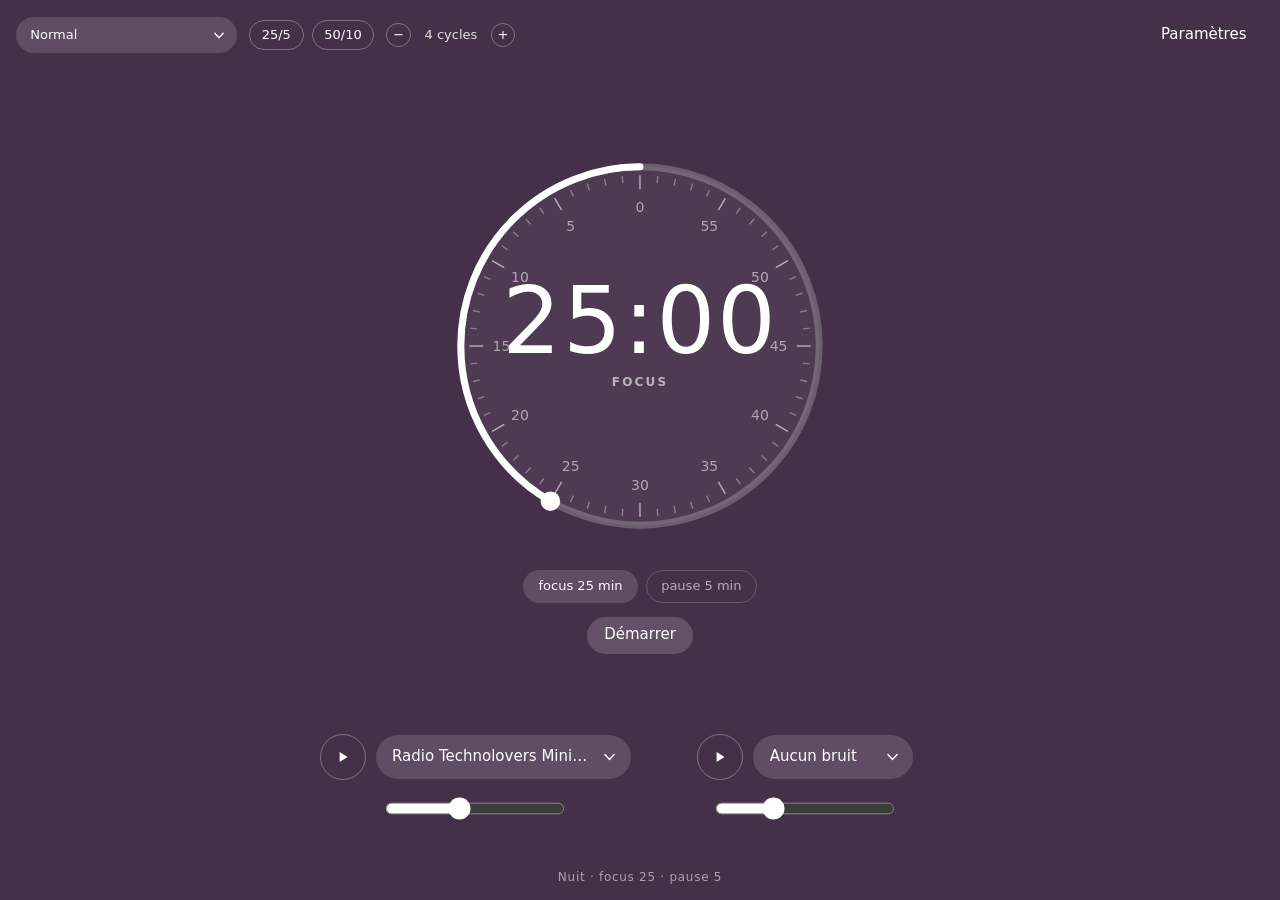
==== index.html @ a290e1c5 "Paysage : horloge collée à gauche, le bas ne déborde plus ; vue « Rythme · Onde horizontale » qui me" ====
<!doctype html>
<html lang="fr">
<head>
  <meta charset="utf-8">
  <meta name="viewport" content="width=device-width, initial-scale=1, viewport-fit=cover">
  <title>projetfocus</title>
  <meta name="description" content="Minuteur de focus et de pause, avec musique et coach, qui suit l'heure de la journée.">
  <meta name="theme-color" content="#1c1a4d">
  <link rel="manifest" href="manifest.webmanifest">
  <link rel="icon" href="icons/icon.svg" type="image/svg+xml">
  <link rel="apple-touch-icon" href="icons/apple-touch-icon.png">
  <meta name="mobile-web-app-capable" content="yes">
  <meta name="apple-mobile-web-app-capable" content="yes">
  <meta name="apple-mobile-web-app-title" content="projetfocus">
  <meta name="apple-mobile-web-app-status-bar-style" content="black-translucent">
  <link rel="stylesheet" href="css/style.css">
</head>
<body class="ui phase-idle">
  <div id="pulse" aria-hidden="true"></div>
  <canvas id="crack-fx" aria-hidden="true"></canvas>

  <header id="topbar">
    <div id="top-left">
    <!-- Affichage du cadran (style et forme du mode Rythme), à portée de main ; les mêmes
         réglages restent dans Paramètres → Apparence. -->
    <select id="sel-look" class="ctl" aria-label="Affichage du cadran" title="Affichage du cadran"></select>
    <div id="quick" class="ctl">
      <button type="button" data-preset="25/5">25/5</button>
      <button type="button" data-preset="50/10">50/10</button>
      <span class="cycles">
        <button type="button" id="cyc-minus" class="round" aria-label="Un cycle de moins">−</button>
        <span id="cyc-val">4 cycles</span>
        <button type="button" id="cyc-plus" class="round" aria-label="Un cycle de plus">+</button>
      </span>
    </div>
    </div>
    <button type="button" id="btn-settings" class="ctl link">Paramètres</button>
  </header>

  <main id="stage">
    <div id="dial-wrap">
      <svg id="dial" viewBox="0 0 300 300" role="slider" tabindex="0" aria-label="Durée en minutes"
           aria-valuemin="1" aria-valuemax="60" aria-valuenow="25">
        <defs>
          <clipPath id="dial-clip"><circle cx="150" cy="150" r="125.5"/></clipPath>
          <!-- Mode rêveur : voile sombre transparent, le centre garde la couleur du fond -->
          <radialGradient id="orb-veil">
            <stop offset="0" stop-color="#000" stop-opacity="0.12"/>
            <stop offset="0.9" stop-color="#000" stop-opacity="0.38"/>
            <stop offset="1" stop-color="#000" stop-opacity="0.45"/>
          </radialGradient>
        </defs>
        <circle class="track" cx="150" cy="150" r="128"/>
        <!-- Mode rêveur, pause : le cadran se vide comme un verre -->
        <g id="liquid" clip-path="url(#dial-clip)">
          <g id="liquid-level">
            <g class="wave">
              <path class="w1" d="M-140 0 q35 -9 70 0 t70 0 t70 0 t70 0 t70 0 t70 0 t70 0 t70 0 t70 0 V 330 H -140 Z"/>
              <path class="w2" d="M-140 5 q35 9 70 0 t70 0 t70 0 t70 0 t70 0 t70 0 t70 0 t70 0 t70 0 V 330 H -140 Z"/>
            </g>
          </g>
        </g>
        <!-- Mode rêveur, focus : un petit système solaire ; la comète atteint le soleil à la fin -->
        <g id="solar" clip-path="url(#dial-clip)">
          <defs>
            <radialGradient id="sun-glow">
              <stop offset="0" stop-color="#fff3c4"/>
              <stop offset="0.3" stop-color="#ffd27a" stop-opacity="0.9"/>
              <stop offset="1" stop-color="#ffb347" stop-opacity="0"/>
            </radialGradient>
          </defs>
          <g id="solar-orbits"></g>
          <g id="solar-back"></g>
          <circle cx="150" cy="150" r="30" fill="url(#sun-glow)"/>
          <circle cx="150" cy="150" r="9" fill="#ffe7a3"/>
          <g id="solar-front"></g>
          <g id="comet"><path id="comet-tail" fill="rgba(255,255,255,0.45)"/><circle id="comet-head" r="2.6"/></g>
        </g>
        <g id="ticks"></g>
        <circle id="arc" cx="150" cy="150" r="128" transform="rotate(-90 150 150)"/>
        <circle id="knob" cx="150" cy="22" r="7"/>
      </svg>
      <!-- Mode rêveur : cadre en engrenages autour du cadran (image générée, sans personnage) -->
      <img id="dial-frame" src="img/cadre-reveur.webp" alt="" aria-hidden="true">
      <!-- Mode rythme : effets dessinés autour du cercle, au rythme de la musique -->
      <canvas id="rhythm-fx" aria-hidden="true"></canvas>
      <div id="center">
        <div id="time">25:00</div>
        <div id="sub">focus</div>
        <div id="breath" aria-live="off"></div>
      </div>
    </div>

    <!-- Paysage sur téléphone : ce bloc passe à droite du cadran (ailleurs, il ne change rien). -->
    <div id="side">
    <!-- Paysage : la barre du temps, qui avance vers la droite -->
    <canvas id="wave-fx" aria-hidden="true"></canvas>
    <div id="timebar" aria-hidden="true"><div class="track"><div class="fill"></div><div class="head"></div></div><span class="left"></span></div>

    <div id="setup" class="ctl">
      <button type="button" id="edit-focus" class="seg on">focus <b id="v-focus">25</b> min</button>
      <button type="button" id="edit-break" class="seg">pause <b id="v-break">5</b> min</button>
    </div>

    <p id="mini-time" aria-hidden="true"></p>
    <p id="message" aria-live="polite"></p>

    <div id="break-actions" class="ctl">
      <button type="button" id="btn-hold"><span class="fill"></span><span class="lbl">maintenir pour reprendre</span></button>
      <button type="button" id="btn-done" class="primary">Fait, je reprends</button>
      <button type="button" id="btn-stop-break">Arrêter</button>
    </div>

    <div id="actions" class="ctl">
      <button type="button" id="btn-start" class="primary">Démarrer</button>
      <button type="button" id="btn-skip">Passer à la pause</button>
      <button type="button" id="btn-stop">Arrêter</button>
    </div>

    <ul id="coach-list" class="ctl" aria-label="Autres idées pour la pause"></ul>
    </div>
  </main>

  <footer>
    <div id="player" class="ctl">
      <div class="group">
        <button type="button" id="btn-music" class="round play" aria-label="Lancer la radio">
          <svg viewBox="0 0 16 16" aria-hidden="true"><path class="i-play" d="M5 3.5v9l7-4.5z"/><path class="i-pause" d="M4.5 3.5h2.5v9H4.5zM9 3.5h2.5v9H9z"/></svg>
        </button>
        <select id="sel-station" aria-label="Musique du focus"></select>
        <select id="sel-pause" aria-label="Musique de la pause"></select>
        <input type="range" id="vol-music" min="0" max="100" aria-label="Volume de la musique">
      </div>
      <div class="group">
        <button type="button" id="btn-noise" class="round play" aria-label="Lancer le bruit de fond">
          <svg viewBox="0 0 16 16" aria-hidden="true"><path class="i-play" d="M5 3.5v9l7-4.5z"/><path class="i-pause" d="M4.5 3.5h2.5v9H4.5zM9 3.5h2.5v9H9z"/></svg>
        </button>
        <select id="sel-noise" aria-label="Bruit de fond"></select>
        <input type="range" id="vol-noise" min="0" max="100" aria-label="Volume du bruit de fond">
      </div>
      <div id="now-playing" aria-live="polite"></div>
    </div>
    <div id="info"></div>
  </footer>

  <aside id="settings" aria-label="Paramètres" inert>
    <div class="sheet-head">
      <h1>Paramètres</h1>
      <button type="button" id="btn-close" class="link">Fermer</button>
    </div>

    <details class="sec">
      <summary>Temps <small>focus, pause, cycles, reprise</small></summary>
      <label>Focus (minutes)<input type="number" min="1" max="60" data-k="focusMin"></label>
      <label>Pause (minutes)<input type="number" min="1" max="60" data-k="breakMin"></label>
      <label>Nombre de cycles <small>0 = sans fin</small><input type="number" min="0" max="20" data-k="cycles"></label>
      <label>Pause longue<input type="checkbox" data-k="longBreakOn"></label>
      <label data-if="longBreakOn">… après combien de cycles<input type="number" min="1" max="12" data-k="longBreakEvery"></label>
      <label data-if="longBreakOn">… durée (minutes)<input type="number" min="1" max="60" data-k="longBreakMin"></label>
      <label>Reprendre le focus tout seul à la fin de la pause<input type="checkbox" data-k="autoChain"></label>
      <label data-if="autoChain">… après (secondes)<input type="number" min="0" max="60" data-k="autoChainDelay"></label>
      <details class="more">
        <summary>Réglages avancés <small>dings, compte à rebours</small></summary>
        <label>« Ding » à la fin de la pause<input type="number" min="1" max="5" data-k="endDings"></label>
        <label>Compte à rebours sonore, 10 dernières secondes de la pause<input type="checkbox" data-k="countdownBreak"></label>
        <label>… et du focus<input type="checkbox" data-k="countdownFocus"></label>
        <label data-if="countdownBreak|countdownFocus">Son du compte à rebours<select data-k="countdownSound"><option value="tictac">Tic-tac</option><option value="ding">Ding</option></select></label>
      </details>
    </details>

    <details class="sec">
      <summary>Pause <small>respiration, coach</small></summary>
      <label>Respiration guidée (l'écran respire)<input type="checkbox" data-k="pulseOn"></label>
      <label data-if="pulseOn">Rythme<select data-k="breathPattern" id="sel-breath"></select></label>
      <label data-if="pulseOn breathPattern=simple">Une respiration toutes les (s)<span class="rng"><input type="range" min="1" max="12" step="0.5" data-k="pulseSeconds"><output></output></span></label>
      <label data-if="pulseOn breathPattern!=simple">La respiration se voit par<select data-k="breathShow"><option value="word">le mot (il grandit, l'écran ne bouge pas)</option><option value="colors">les couleurs (le mot garde sa taille)</option><option value="both">le mot et les couleurs</option><option value="veil">un voile sombre (sans couleurs)</option></select></label>
      <label data-if="pulseOn breathPattern!=simple breathShow=colors|breathShow=both">… couleur de l'inspiration<input type="color" data-k="breathInspireColor"></label>
      <label data-if="pulseOn breathPattern!=simple breathShow=colors|breathShow=both">… couleur de la retenue<input type="color" data-k="breathHoldColor"></label>
      <label data-if="pulseOn breathPattern!=simple breathShow=colors|breathShow=both">… couleur de l'expiration<input type="color" data-k="breathExpireColor"></label>
      <label>Coach<select data-k="coachMode"><option value="one">Une action à la fois</option><option value="none">Aucune action</option></select></label>
      <details class="more">
        <summary>Réglages avancés <small>consignes, plein écran, notification, coach</small></summary>
        <label data-if="pulseOn breathPattern!=simple breathShow!=word">Afficher « inspire / expire »<input type="checkbox" data-k="breathLabels"></label>
        <label data-if="pulseOn breathShow=veil|breathPattern=simple">Assombrissement sans couleurs (%)<span class="rng"><input type="range" min="5" max="70" step="5" data-k="pulseIntensity"><output></output></span></label>
        <label>Plein écran au début de la pause<input type="checkbox" data-k="fullscreenOnBreak"></label>
        <label>Maintenir pour reprendre (secondes)<input type="number" min="1" max="10" data-k="holdSeconds"></label>
        <label>Notification si la fenêtre est cachée<input type="checkbox" data-k="notifyOn"></label>
        <label class="block" data-if="coachMode=one">Actions du coach <small>une par ligne : ajoute, modifie ou supprime</small><textarea data-k="coachActions" data-list rows="8"></textarea></label>
      </details>
    </details>

    <details class="sec">
      <summary>Musiques et sons <small>volumes, pause, menu, hors ligne</small></summary>
      <label>Musique par défaut<select data-k="defaultRadio" id="sel-default-radio"></select></label>
      <label>Musique pendant le travail (%)<span class="rng"><input type="range" min="0" max="100" step="5" data-k="musicVolWork"><output></output></span></label>
      <label>Musique de la pause<select data-k="breakMusic" id="sel-pause-default"></select></label>
      <label data-if="breakMusic!=silence">Musique pendant la pause (%)<span class="rng"><input type="range" min="0" max="100" step="5" data-k="musicVolBreak"><output></output></span></label>
      <label>Bruit de fond par défaut<select data-k="defaultNoise" id="sel-default-noise"></select></label>
      <label>Volume du bruit de fond (%)<span class="rng"><input type="range" min="0" max="100" step="5" data-k="noiseVol"><output></output></span></label>
      <details class="more">
        <summary>Musiques du menu <small>décoche ce qui ne te plaît pas</small></summary>
        <div id="station-picks"></div>
      </details>
      <details class="more">
        <summary>Réglages avancés <small>démarrage, reprise, signal, hors ligne, mes liens</small></summary>
        <label>Lancer le son en démarrant le focus<input type="checkbox" data-k="autoStartAudio"></label>
        <label>Baisser aussi le bruit de fond en pause<input type="checkbox" data-k="duckNoise"></label>
        <label>Reprise d'une radio après une pause<select data-k="radioResume"><option value="direct">en direct</option><option value="continuer">là où elle s'était arrêtée</option></select></label>
        <label>Signal de changement de phase<span class="pair"><select data-k="chime" id="sel-chime"></select><button type="button" id="btn-test-chime" class="link">Écouter</button></span></label>
        <label data-if="chime!=none">Volume du signal (%)<span class="rng"><input type="range" min="0" max="100" step="5" data-k="chimeVol"><output></output></span></label>
        <p class="pick-group">Bibliothèque hors ligne</p>
        <p class="note">Les morceaux écoutés restent sur l'appareil. Télécharge une playlist entière pour l'avoir sans Internet, ou retire-la pour libérer de la place.</p>
        <div id="library"></div>
      </details>
    </details>

    <details class="sec">
      <summary>Messages <small>pendant le focus</small></summary>
      <label>Afficher un message<input type="checkbox" data-k="messagesOn"></label>
      <div data-if="messagesOn">
        <label>Changer de message toutes les (minutes)<input type="number" min="1" max="60" data-k="messageEveryMin"></label>
        <details class="more">
          <summary>Réglages avancés <small>catégories, « tard », textes</small></summary>
          <label>« Tard » à partir de (heure)<input type="number" min="0" max="23" data-k="lateHour"></label>
          <div id="msg-cats"></div>
          <div id="msg-pools"></div>
        </details>
      </div>
    </details>

    <details class="sec">
      <summary>Apparence <small>cadran, couleurs, écran</small></summary>
      <label>Style du cadran<select data-k="dialStyle"><option value="standard">Normal</option><option value="reveur">Rêveur (système solaire en focus, vague en pause)</option><option value="rythme">Rythme (le cercle réagit à la musique)</option><!-- Brisure : mis de côté le 31/10 (décision de l'utilisateur), code gardé dans js/app.js --></select></label>
      <label data-if="dialStyle=rythme">Forme du mode Rythme<select data-k="rhythmForm"><option value="barres">Barres</option><option value="onde">Onde</option><option value="goutte">Goutte</option><option value="sonar">Sonar</option><option value="etincelles">Étincelles</option><option value="anneaux">Anneaux (arc-en-ciel de puissance)</option><option value="jauge">Jauge arc-en-ciel (monte du bas selon la puissance)</option><option value="horizon">Onde horizontale (part de l'horloge, en paysage)</option></select></label>
      <details class="more">
        <summary>Affichages du menu <small>en haut à gauche ; décoche ceux que tu n'utilises pas</small></summary>
        <div id="look-picks"></div>
      </details>
      <label data-if="dialStyle=brisure">Aspect<select data-k="crackLook"><option value="eclair">Éclair</option><option value="fissure">Fissure</option></select></label>
      <label data-if="dialStyle=brisure">Teinte du tracé<select data-k="crackShade"><option value="sombre">Noire</option><option value="clair">Claire (néon blanc)</option><option value="faille">Faille (elle s'ouvre sur un ciel étoilé)</option></select></label>
      <label data-if="dialStyle=brisure">Épaisseur des traits<select data-k="crackWidth"><option value="0.6">Fine</option><option value="1">Normale</option><option value="1.8">Épaisse</option><option value="3">Très épaisse</option></select></label>
      <label data-if="dialStyle=brisure">Vitesse<select data-k="crackSpeed"><option value="1">Normale (au bout à la fin du focus)</option><option value="0.5">Lente</option><option value="0.3">Très lente</option></select></label>
      <label data-if="dialStyle=standard">Fondu lent du cadran pendant le focus<input type="checkbox" data-k="slowGlow"></label>
      <label>Couleur qui suit l'heure (24 h)<input type="checkbox" data-k="dayGradient"></label>
      <div class="buttons" data-if="dayGradient"><button type="button" id="btn-day-demo">Voir la journée en accéléré (30 s)</button></div>
      <label data-if="!dayGradient">Couleur fixe<input type="color" data-k="fixedColor"></label>
      <label>Couleur de la pause au hasard<input type="checkbox" data-k="breakColorRandom"></label>
      <label data-if="!breakColorRandom">Couleur de la pause<input type="color" data-k="breakColor"></label>
      <details class="more">
        <summary>Réglages avancés <small>couleurs, format, contrôles, écran</small></summary>
        <label>Couleur du cadran<input type="color" data-k="dialColor"></label>
        <label>Couleur du texte<input type="color" data-k="textColor"></label>
        <label>Format du temps<select data-k="timeFormat"><option value="mmss">mm:ss</option><option value="min">minutes seules</option></select></label>
        <label>Info discrète en bas (moment, phase, cycle)<input type="checkbox" data-k="showInfo"></label>
        <label>Les contrôles s'effacent après (secondes)<input type="number" min="2" max="60" data-k="controlsDelay"></label>
        <label>Garder l'écran allumé pendant une série<input type="checkbox" data-k="keepAwake"></label>
        <div data-if="dayGradient">
          <p class="pick-group">Couleurs et heures de la journée</p>
          <div id="day-colors"></div>
        </div>
      </details>
    </details>

    <details class="sec">
      <summary>Sauvegarde <small>Google Drive, exporter, importer</small></summary>
      <p class="note">« Sauvegarder » envoie les réglages de cet appareil dans ton Google Drive (fichier « projetfocus-parametres.json ») ; « Reprendre » les ramène sur un autre appareil.</p>
      <div class="buttons">
        <button type="button" id="btn-sync-save">Sauvegarder mes paramètres</button>
        <button type="button" id="btn-sync-load">Reprendre mes paramètres</button>
        <button type="button" id="btn-undo-sync" class="link" hidden>Remettre mes réglages d’avant</button>
        <button type="button" id="btn-sync-out" class="link" hidden>Se déconnecter de Google</button>
      </div>
      <p id="sync-status" class="note" aria-live="polite"></p>
      <details class="more">
        <summary>Réglages avancés <small>fichier, valeurs par défaut, ID Google</small></summary>
        <div class="buttons">
          <button type="button" id="btn-export">Exporter (JSON)</button>
          <button type="button" id="btn-import">Importer</button>
          <input type="file" id="file-import" accept="application/json,.json" hidden>
          <button type="button" id="btn-reset">Revenir aux valeurs par défaut</button>
        </div>
        <label class="block">ID client Google <small>déjà réglé ; à changer seulement pour un autre projet Google (voir le README)</small><input type="text" data-k="syncClientId" placeholder="123456-abc.apps.googleusercontent.com" spellcheck="false" autocomplete="off"></label>
      </details>
      <p id="save-note" class="note" aria-live="polite">Tout est enregistré sur cet appareil.</p>
    </details>

    <div class="app-version">
      <span id="app-version" class="note"></span>
      <button type="button" id="btn-update" class="link">Mettre à jour l’appli</button>
    </div>

  </aside>

  <script type="module" src="js/app.js"></script>
</body>
</html>
---- css/style.css ----
:root {
  --bg: #1c1a4d;
  --fg: #ffffff;
  --dial: #ffffff;
  --pulse-dur: 1.5s;
  --pulse-max: 0.3;
  --line: rgba(255, 255, 255, 0.32);
  --soft: rgba(255, 255, 255, 0.1);
  --dial-size: min(78vw, 54vh, 420px);
  color-scheme: dark;
}

* { box-sizing: border-box; }

html, body { height: 100%; margin: 0; }

html { background: var(--bg); transition: background-color 2s ease; }

body {
  min-height: 100dvh;
  display: flex;
  flex-direction: column;
  background: var(--bg);
  color: var(--fg);
  font: 300 15px/1.45 system-ui, -apple-system, "Segoe UI", Roboto, "Helvetica Neue", sans-serif;
  overflow: hidden;
  user-select: none;
  -webkit-user-select: none;
  -webkit-tap-highlight-color: transparent;
  transition: background-color 2s ease, color 1.5s ease;
}

button, select, input, textarea { font: inherit; color: inherit; }

button {
  cursor: pointer;
  background: transparent;
  border: 1px solid var(--line);
  border-radius: 999px;
  padding: 0.45em 1.1em;
  transition: background-color 0.3s, border-color 0.3s, opacity 0.3s;
}
button:hover { border-color: rgba(255, 255, 255, 0.7); }
button:focus-visible, select:focus-visible, input:focus-visible, textarea:focus-visible, svg:focus-visible {
  outline: 1px solid rgba(255, 255, 255, 0.8);
  outline-offset: 3px;
}
button.primary { background: rgba(255, 255, 255, 0.16); border-color: transparent; }
button.primary:hover { background: rgba(255, 255, 255, 0.26); }
button.link { border-color: transparent; opacity: 0.8; }
button.link:hover { opacity: 1; border-color: transparent; text-decoration: underline; text-underline-offset: 4px; }
button.round { width: 2.2em; height: 2.2em; padding: 0; display: inline-grid; place-items: center; }

/* ---------- Contrôles qui apparaissent au toucher ---------- */
.ctl { opacity: 0; pointer-events: none; transition: opacity 0.6s ease; }
body.ui .ctl { opacity: 1; pointer-events: auto; }
/* Effacé, un contrôle le reste même si son propre style lui donne une opacité (« Paramètres »
   est un lien à 0.8, et 1 au survol, qui reste collé après un toucher sur Android). */
html body:not(.ui) .ctl { opacity: 0; }

/* ---------- Pulsation de la pause ---------- */
#pulse { position: fixed; inset: 0; background: #000; opacity: 0; pointer-events: none; }
/* La respiration est pilotée en JS : la durée de la transition = la durée de l'étape. */
#pulse { transition-property: opacity, background-color; transition-timing-function: ease-in-out; }
#breath {
  margin-top: 0.8em;
  font-weight: 600;
  min-height: 1.2em;
  font-size: 13px;
  letter-spacing: 0.3em;
  text-transform: uppercase;
  opacity: 0;
  /* La durée du grossissement (transform) est celle de l'étape, posée en JS. */
  transition: opacity 0.8s ease, transform 1s ease-in-out;
  transform-origin: 50% 0;
}
#breath.on { opacity: 0.75; }
/* Quand seul le mot montre la respiration, il est bien lisible. */
body.breath-word #breath.on { opacity: 1; }

/* ---------- Haut ---------- */
#topbar {
  position: relative;
  z-index: 2;
  display: flex;
  align-items: center;
  justify-content: space-between;
  gap: 12px;
  padding: max(14px, env(safe-area-inset-top)) max(16px, env(safe-area-inset-right)) 0 max(16px, env(safe-area-inset-left));
  min-height: 56px;
}
#top-left { display: flex; align-items: center; flex-wrap: wrap; gap: 8px 12px; min-width: 0; }
#quick { display: flex; align-items: center; flex-wrap: wrap; gap: 8px; }
#sel-look { font-size: 13px; min-height: 36px; max-width: 15em; }
/* Téléphone : menu « Affichage » et « Paramètres » sur la première ligne, préréglages et
   cycles sur la seconde. */
@media (max-width: 680px) {
  #topbar { flex-wrap: wrap; row-gap: 8px; }
  #top-left { display: contents; }
  #sel-look { order: 1; max-width: calc(100% - 7.5em); }
  #btn-settings { order: 2; }
  #quick { order: 3; flex-basis: 100%; }
}
#quick > button { font-size: 13px; padding: 0.35em 0.9em; }
.cycles { display: inline-flex; align-items: center; gap: 6px; font-size: 13px; margin-left: 4px; }
.cycles .round { width: 1.9em; height: 1.9em; }
#cyc-val { min-width: 5.2em; text-align: center; opacity: 0.85; }
body:not(.phase-idle) #quick { visibility: hidden; }

/* ---------- Centre ---------- */
#stage {
  position: relative;
  z-index: 1;
  flex: 1;
  display: flex;
  flex-direction: column;
  align-items: center;
  justify-content: center;
  gap: 14px;
  padding: 0 16px;
  min-height: 0;
}

#dial-wrap { position: relative; width: var(--dial-size); height: var(--dial-size); flex: none; }
#dial { width: 100%; height: 100%; display: block; touch-action: none; overflow: visible; }
#dial:focus { outline: none; }
#dial:focus-visible .track { stroke: rgba(255, 255, 255, 0.6); }
body.phase-idle #dial { cursor: grab; }
body.phase-idle.adjusting #dial { cursor: grabbing; }

#dial .track { fill: rgba(255, 255, 255, 0.05); stroke: rgba(255, 255, 255, 0.22); stroke-width: 5; }
#arc { fill: none; stroke: var(--dial); stroke-width: 5; stroke-linecap: round; transition: opacity 0.4s; }
#knob { fill: var(--dial); transition: opacity 0.4s; }
body.adjusting #arc, body.adjusting #knob { transition: none; }

/* Mode rêveur (Paramètres → Couleurs) : système solaire en focus, vague en pause,
   sans chiffres pendant que le temps passe (ils restent au repos, pour régler). */
#liquid, #solar { display: none; }
body.scene-liquid #liquid, body.scene-solar #solar { display: inline; }
body.scene-liquid #arc, body.scene-liquid #knob, body.scene-solar #arc, body.scene-solar #knob { display: none; }
body.dial-reveur.phase-focus #time, body.dial-reveur.phase-break #time,
body.dial-reveur.phase-focus #sub, body.dial-reveur.phase-break #sub { visibility: hidden; }
/* La vague prend la couleur inverse du fond (orangé → bleu clair, indigo → jaune pâle…). */
#liquid path { fill: var(--liquid, #fff); transition: fill 2s ease; }
#liquid .w1 { opacity: 0.85; }
#liquid .w2 { opacity: 0.55; }
#liquid-level { transition: transform 1.2s ease; }
body.adjusting #liquid-level { transition: none; }
#liquid .wave { animation: dial-wave 6s ease-in-out infinite alternate; }
@keyframes dial-wave { to { transform: translateX(-140px); } }
/* Une seule trajectoire tracée, qui change chaque minute (fondu). */
#solar-orbits path { fill: none; stroke: rgba(255, 231, 163, 0.55); stroke-width: 0.8; opacity: 0; transition: opacity 2.5s ease; }
#solar-orbits path.lit { opacity: 1; }
/* Cadre en engrenages : son trou central (ovale) est calé sur le cercle du cadran. */
#dial-frame {
  display: none;
  position: absolute;
  pointer-events: none;
  width: calc(var(--dial-size) * 1.0701);
  left: calc(50% - var(--dial-size) * 0.5359);
  top: calc(50% - var(--dial-size) * 0.506);
}
body.scene-solar #dial-frame, body.scene-liquid #dial-frame { display: block; }
/* Mode rythme : canevas plus grand que le cadran, pour que les effets débordent du cercle. */
#rhythm-fx { display: none; position: absolute; left: -20%; top: -20%; width: 140%; height: 140%; pointer-events: none; }
body.dial-rythme #rhythm-fx { display: block; }
/* Mode rythme : le temps en néon (cœur blanc, halo magenta → violet → cyan) ; l'intensité
   du halo (--neon, de 0 à 1) monte sur chaque temps fort de la musique. */
body.dial-rythme #time {
  --neon: 0.5;
  color: #fff;
  text-shadow:
    0 0 calc(2px + 3px * var(--neon)) rgba(255, 255, 255, 0.9),
    0 0 calc(6px + 8px * var(--neon)) hsl(300 100% 65% / calc(0.5 + 0.5 * var(--neon))),
    0 0 calc(14px + 14px * var(--neon)) hsl(260 100% 62% / calc(0.4 + 0.5 * var(--neon))),
    0 0 calc(26px + 24px * var(--neon)) hsl(195 100% 60% / calc(0.3 + 0.4 * var(--neon)));
}
body.dial-rythme #sub { text-shadow: 0 0 6px hsl(300 100% 65% / 0.7), 0 0 12px hsl(195 100% 60% / 0.5); }
#dial { transition: transform 0.08s ease-out; }
body.scene-solar #dial .track, body.scene-liquid #dial .track { fill: url(#orb-veil); stroke: none; }
#comet-head { fill: #fff; }
/* Mode brisure : la fissure sur tout l'écran, derrière le cadran ; pendant le focus, seuls le
   temps et la phase restent (détachés de la fissure par une ombre de la couleur du fond). */
#crack-fx { position: fixed; inset: 0; width: 100%; height: 100%; pointer-events: none; opacity: 0; transition: opacity 3s ease; }
body.scene-crack #crack-fx { opacity: 1; transition-duration: 0.3s; }
body.scene-crack #dial .track, body.scene-crack #arc, body.scene-crack #knob { visibility: hidden; }
body.scene-crack #time, body.scene-crack #sub { text-shadow: 0 0 10px var(--bg), 0 0 22px var(--bg), 0 0 36px var(--bg); }
/* Brisure : le grand temps laisse le centre à la fissure ; un petit temps discret au-dessus
   du message de soutien. Un toucher (contrôles affichés) ramène le grand temps. */
#center { transition: opacity 0.6s ease; }
body.scene-crack:not(.ui) #center { opacity: 0; }
#mini-time { display: none; margin: 0 0 -6px; font-size: 13px; font-weight: 500; letter-spacing: 0.08em; font-variant-numeric: tabular-nums; opacity: 0; transition: opacity 0.6s ease; text-shadow: 0 0 8px var(--bg), 0 0 16px var(--bg); }
body.scene-crack #mini-time { display: block; }
body.scene-crack:not(.ui) #mini-time { opacity: 0.6; }
body.scene-crack #message { text-shadow: 0 0 8px var(--bg), 0 0 16px var(--bg); }

/* Graduations : seulement pendant le réglage */
#ticks { opacity: 0; transition: opacity 0.5s ease; }
#ticks line { stroke: rgba(255, 255, 255, 0.35); stroke-width: 1; }
#ticks line.major { stroke: rgba(255, 255, 255, 0.6); }
#ticks text { fill: rgba(255, 255, 255, 0.55); font-size: 10px; text-anchor: middle; dominant-baseline: central; }
body.adjusting #ticks, body.phase-idle.ui #ticks { opacity: 1; }

#center {
  position: absolute;
  inset: 0;
  display: flex;
  flex-direction: column;
  align-items: center;
  justify-content: center;
  pointer-events: none;
}
#time {
  font-size: calc(var(--dial-size) * 0.22);
  font-weight: 400;
  letter-spacing: 0.02em;
  font-variant-numeric: tabular-nums;
  line-height: 1;
}
body.fmt-min #time::after { content: "min"; font-size: 0.25em; margin-left: 0.3em; opacity: 0.6; letter-spacing: 0.05em; }
body.phase-done #time { font-size: calc(var(--dial-size) * 0.11); }
body.phase-done #time::after { content: none; }
#sub {
  margin-top: 0.6em;
  font-weight: 600;
  font-size: 12px;
  letter-spacing: 0.18em;
  text-transform: uppercase;
  opacity: 0;
  transition: opacity 0.6s;
}
body.ui #sub, body.phase-idle #sub, body.paused #sub, body.break-ended #sub { opacity: 0.6; }

#setup { display: flex; gap: 8px; }
#setup .seg { font-size: 13px; opacity: 0.6; }
#setup .seg.on { opacity: 1; background: rgba(255, 255, 255, 0.14); border-color: transparent; }
#setup .seg b { font-weight: 500; }
body:not(.phase-idle) #setup { display: none; }

#message {
  margin: 0;
  max-width: 42ch;
  min-height: 2.9em;
  text-align: center;
  font-size: 15px;
  font-weight: 500;
  opacity: 0.82;
  transition: opacity 1.5s ease;
  text-wrap: balance;
}
#message.coach { font-size: 19px; opacity: 0.95; }
/* Mode Rythme : les anneaux débordent sous le cadran ; le message passe devant, sur une
   pastille de la couleur du fond, pour se détacher. */
body.dial-rythme #message:not(:empty) {
  position: relative;
  padding: 0.35em 0.9em;
  border-radius: 14px;
  background: color-mix(in srgb, var(--bg) 82%, transparent);
}

/* Respiration sur une teinte claire : texte sombre, plus opaque, cadran plus marqué
   (la graisse de la police reste la même partout). */
body.ink-dark #message { opacity: 1; }
body.ink-dark #breath.on { opacity: 0.9; }
body.ink-dark #coach-list button { opacity: 0.9; }
body.ink-dark button:not(#settings button) { border-color: rgba(0, 0, 0, 0.35); }
body.ink-dark #dial .track { fill: rgba(0, 0, 0, 0.04); stroke: rgba(0, 0, 0, 0.25); }
#message.fade { opacity: 0; }
body.phase-idle #message { display: none; }

#actions { display: flex; gap: 8px; flex-wrap: wrap; justify-content: center; }
#btn-skip, #btn-stop { display: none; }
body.phase-focus #btn-skip, body.phase-focus #btn-stop { display: inline-block; }
body.phase-break #actions { display: none; }

#break-actions { display: none; }
body.phase-break #break-actions { display: flex; gap: 8px; flex-wrap: wrap; justify-content: center; }
#btn-stop-break { font-size: 12px; padding: 0.5em 1.2em; }
/* Les boutons de la pause s'effacent avec les autres contrôles ; « maintenir » reste
   saisissable effacé : appuyer à sa place réaffiche les contrôles et lance le maintien. */
#btn-hold { pointer-events: auto; }
#btn-done { display: none; }
body.break-ended #btn-done { display: inline-block; }
body.break-ended #btn-hold { display: none; }

#btn-hold {
  position: relative;
  overflow: hidden;
  font-size: 12px;
  letter-spacing: 0.05em;
  padding: 0.5em 1.2em;
  border-color: rgba(255, 255, 255, 0.3);
  opacity: 0.75;
  touch-action: none;
  -webkit-touch-callout: none;
}
#btn-hold.holding { opacity: 1; }
#btn-hold .fill {
  position: absolute;
  inset: 0;
  background: rgba(255, 255, 255, 0.28);
  transform: scaleX(var(--p, 0));
  transform-origin: left;
}
#btn-hold .lbl { position: relative; }

#coach-list { list-style: none; margin: 0; padding: 0; display: none; flex-wrap: wrap; justify-content: center; gap: 6px; max-width: 640px; }
body.phase-break:not(.break-ended) #coach-list { display: flex; }
#coach-list button { font-size: 12px; font-weight: 500; opacity: 0.7; padding: 0.25em 0.9em; }
#coach-list button:hover { opacity: 1; }

/* ---------- Bas ---------- */
footer {
  position: relative;
  z-index: 2;
  display: flex;
  flex-direction: column;
  align-items: center;
  gap: 10px;
  padding: 0 max(16px, env(safe-area-inset-right)) max(14px, env(safe-area-inset-bottom)) max(16px, env(safe-area-inset-left));
}
#player {
  display: flex;
  flex-wrap: wrap;
  align-items: center;
  justify-content: center;
  gap: 8px 22px;
  font-size: 13px;
}
#player .group { display: flex; align-items: center; gap: 10px; }
/* Lecteur pensé pour le doigt et la souris : cibles d'au moins 44 px. */
#player { font-size: 15px; gap: 10px 30px; }
#player button.round { width: 46px; height: 46px; }
#player button.play svg { width: 18px; height: 18px; }
#player select { min-height: 44px; padding: 0.4em 0.3em; }
#player input[type="range"] { width: 100px; height: 30px; zoom: 1.45; }
/* Le curseur de volume passe sous son bouton et son menu (partout) ; sur un écran étroit
   (téléphone à la verticale), les deux blocs s'empilent. */
/* Grille : bouton + menu sur la première ligne, le curseur toujours seul sur la seconde
   (un retour à la ligne « flex » ne se faisait pas quand le menu était court). */
#player .group { display: grid; grid-template-columns: auto auto; justify-content: center; align-items: center; gap: 4px 10px; width: 300px; }
#player select { max-width: 14em; }
/* Menus du lecteur (et de l'affichage) en « dragée » pleine : capsule au fond translucide,
   flèche dessinée. */
#player select, #sel-look {
  -webkit-appearance: none;
  appearance: none;
  border: 0;
  border-radius: 999px;
  padding: 0.5em 2.4em 0.5em 1.1em;
  max-width: 17em;
  background: rgba(255, 255, 255, 0.14) url("data:image/svg+xml,%3Csvg xmlns='http://www.w3.org/2000/svg' viewBox='0 0 12 8'%3E%3Cpath d='M1 1.5l5 5 5-5' fill='none' stroke='%23fff' stroke-width='1.6' stroke-linecap='round' stroke-linejoin='round'/%3E%3C/svg%3E") no-repeat right 1em center / 0.75em;
  transition: background-color 0.3s;
  text-overflow: ellipsis;
}
#player select:hover, #sel-look:hover { background-color: rgba(255, 255, 255, 0.22); }
body.ink-dark #player select, body.ink-dark #sel-look {
  background-color: rgba(0, 0, 0, 0.12);
  background-image: url("data:image/svg+xml,%3Csvg xmlns='http://www.w3.org/2000/svg' viewBox='0 0 12 8'%3E%3Cpath d='M1 1.5l5 5 5-5' fill='none' stroke='%23000' stroke-width='1.6' stroke-linecap='round' stroke-linejoin='round'/%3E%3C/svg%3E");
}
#player input[type="range"] { grid-column: 1 / -1; justify-self: center; width: 124px; }
@media (max-width: 680px) {
  /* Le lecteur prend toute la largeur : menu étiré, curseur sur toute la ligne. */
  #player { flex-direction: column; gap: 8px; width: 100%; }
  #player .group { width: 100%; max-width: 460px; grid-template-columns: auto minmax(0, 1fr); }
  #player select { max-width: none; width: 100%; }
  #player input[type="range"] { height: 24px; width: 100%; }
}

/* Téléphone à la verticale : tout remonte sous la barre du haut, le cadran prend la hauteur
   qui reste (le lecteur en bas a besoin d'environ 230 px) ; sur un très petit écran, la page
   défile plutôt que de faire se chevaucher les éléments. */
@media (max-width: 680px) and (orientation: portrait) {
  :root { --dial-size: max(190px, min(78vw, calc(100dvh - 490px), 420px)); }
  body { overflow-y: auto; }
  #stage { flex: 1 0 auto; justify-content: flex-start; padding-top: 10px; gap: 10px; }
  #message { min-height: 0; }
}
/* Boutons lecture / pause (musique et bruit de fond) */
button.play svg { width: 14px; height: 14px; fill: currentColor; }
button.play .i-pause, button.play.playing .i-play { display: none; }
button.play.playing .i-pause { display: inline; }
#now-playing { width: 100%; font-weight: 500; text-align: center; font-size: 11px; opacity: 0.55; min-height: 1.4em; }
#now-playing button.link { font-size: inherit; padding: 0 0.3em; text-decoration: underline; text-underline-offset: 3px; }
.lib-row { display: flex; align-items: center; justify-content: space-between; gap: 12px; padding: 9px 0; border-bottom: 1px solid rgba(255, 255, 255, 0.07); }
.lib-row small { display: block; }
.lib-row button[hidden] { display: none; }

select {
  background: transparent;
  border: 0;
  border-bottom: 1px solid var(--line);
  padding: 0.25em 0.2em;
  max-width: 15em;
  cursor: pointer;
}
select option, select optgroup { background: #16162a; color: #fff; }
select optgroup { font-style: normal; font-weight: 600; color: rgba(255, 255, 255, 0.6); }
select optgroup option { font-weight: 400; color: #fff; }

input[type="range"] { width: 88px; accent-color: var(--fg); cursor: pointer; }

#info { font-size: 12px; font-weight: 500; letter-spacing: 0.06em; opacity: 0.55; min-height: 1.4em; }
body.no-info #info { visibility: hidden; }

/* ---------- Panneau Paramètres ---------- */
#settings {
  position: fixed;
  z-index: 10;
  top: 0;
  right: 0;
  bottom: 0;
  width: min(440px, 100vw);
  overflow-y: auto;
  overscroll-behavior: contain;
  background: rgba(14, 14, 26, 0.94);
  color: #fff; /* fond toujours sombre : ne suit pas la teinte de l'écran */
  --fg: #fff;
  -webkit-backdrop-filter: blur(14px);
  backdrop-filter: blur(14px);
  padding: 0 20px max(28px, env(safe-area-inset-bottom));
  /* Fermé, le panneau reste à sa place mais masqué (et non poussé hors de l'écran) : sur
     Android, un panneau posé à droite de l'écran élargissait la page et la décalait. */
  clip-path: inset(0 0 0 100%);
  visibility: hidden;
  transition: clip-path 0.35s ease, visibility 0s 0.35s;
  user-select: text;
  -webkit-user-select: text;
  font-size: 14px;
}
#settings.open { clip-path: inset(0); visibility: visible; transition: clip-path 0.35s ease; }
.sheet-head {
  position: sticky;
  top: 0;
  display: flex;
  align-items: center;
  justify-content: space-between;
  padding: max(16px, env(safe-area-inset-top)) 0 12px;
  background: rgba(14, 14, 26, 0.96);
}
.sheet-head h1 { margin: 0; font-size: 18px; font-weight: 400; }
#settings h2 { font-size: 11px; font-weight: 500; letter-spacing: 0.16em; text-transform: uppercase; opacity: 0.55; margin: 26px 0 6px; }
#settings label {
  display: flex;
  align-items: center;
  justify-content: space-between;
  gap: 14px;
  padding: 9px 0;
  border-bottom: 1px solid rgba(255, 255, 255, 0.07);
}
#settings label.block { flex-direction: column; align-items: stretch; gap: 6px; }
#settings small { display: block; opacity: 0.55; font-size: 12px; }
#settings label.block small { display: inline; margin-left: 4px; }
#settings input[type="number"], #settings input[type="text"], #settings input[type="time"], #settings textarea {
  background: var(--soft);
  border: 0;
  border-radius: 6px;
  padding: 0.35em 0.55em;
}
#settings input[type="number"] { width: 4.6em; text-align: right; }
#settings input[type="checkbox"] { width: 18px; height: 18px; accent-color: #fff; flex: none; }
#settings input[type="color"] { width: 42px; height: 28px; padding: 0; border: 0; background: none; flex: none; cursor: pointer; }
#settings textarea { width: 100%; resize: vertical; font-size: 13px; line-height: 1.5; }
#settings select { max-width: 13em; }
.rng, .pair { display: inline-flex; align-items: center; gap: 8px; flex: none; }
.rng output { min-width: 2.2em; text-align: right; font-variant-numeric: tabular-nums; opacity: 0.8; }
.day-row { display: grid; grid-template-columns: 1fr auto auto; gap: 10px; align-items: center; padding: 7px 0; border-bottom: 1px solid rgba(255, 255, 255, 0.07); }
.day-row input[type="text"] { min-width: 0; }
#settings [hidden] { display: none !important; } /* réglage sans objet (data-if), même s'il est en flex */
#settings .buttons { display: flex; flex-wrap: wrap; gap: 8px; margin-top: 8px; }
#settings .note { font-size: 12px; opacity: 0.6; }
#settings .app-version { display: flex; align-items: center; justify-content: space-between; gap: 10px; margin-top: 22px; }
#settings .app-version .link { font-size: 13px; }
#settings .app-version .link.primary { opacity: 1; background: rgba(143, 211, 255, 0.22); }
/* Nouvelle version en ligne : un point bleu sur « Paramètres ». */
#btn-settings.has-update::after { content: ""; display: inline-block; width: 7px; height: 7px; margin-left: 6px; border-radius: 50%; background: #8fd3ff; vertical-align: 2px; }

/* ---------- Paysage ---------- */
/* Classe « land » posée en JS : téléphone couché (plus large que haut, moins de 560 px de
   haut), ou vue « onde horizontale » sur un écran plus large que haut (PC compris).
   L'horloge à gauche ; à droite la barre du temps, le message et les boutons du moment ;
   le lecteur sur une seule ligne en bas. Ailleurs, le bloc de droite ne change rien. */
#side { display: contents; }
#timebar, #wave-fx { display: none; }
body.land #topbar { min-height: 0; padding-top: max(8px, env(safe-area-inset-top)); }
/* L'horloge prend la hauteur qui reste vraiment entre la barre du haut et le lecteur
   (mesurée par le navigateur : police, barres d'Android…), sans déborder en bas. */
body.land #stage {
  container-type: size;
  --dial-size: min(100cqh - 12px, 38cqw, 380px);
  --gap: clamp(16px, 3vw, 40px);
  flex-direction: row; justify-content: flex-start; gap: var(--gap);
  padding: 4px max(16px, env(safe-area-inset-right)) 4px max(10px, env(safe-area-inset-left));
}
body.land { overflow: hidden; }
body.land #side { display: flex; flex-direction: column; align-items: flex-start; gap: 12px; flex: 1 1 auto; min-width: 0; }
body.land #message { text-align: left; max-width: none; min-height: 0; }
body.land #actions, body.land #break-actions, body.land #coach-list { justify-content: flex-start; }
body.land #timebar { display: flex; align-items: center; gap: 14px; width: 100%; }
#timebar .track { position: relative; flex: 1; height: 3px; border-radius: 3px; background: rgba(255, 255, 255, 0.2); }
#timebar .fill { position: absolute; inset: 0 auto 0 0; width: calc(var(--tp, 0) * 100%); border-radius: 3px; background: var(--dial); }
#timebar .head {
  position: absolute; top: 50%; left: calc(var(--tp, 0) * 100%);
  width: 11px; height: 11px; margin: -5.5px 0 0 -5.5px; border-radius: 50%;
  background: var(--dial); box-shadow: 0 0 10px var(--dial);
}
#timebar .left { font-size: 13px; font-weight: 500; letter-spacing: 0.04em; font-variant-numeric: tabular-nums; opacity: 0.7; min-width: 4.2em; text-align: right; }
body.phase-idle #timebar .head { opacity: 0; }
body.land footer { gap: 2px; padding-bottom: max(8px, env(safe-area-inset-bottom)); }
body.land #player { flex-direction: row; flex-wrap: wrap; justify-content: center; width: auto; gap: 2px 28px; }
body.land #player .group { display: flex; width: auto; max-width: none; gap: 8px; }
body.land #player button.round { width: 42px; height: 42px; }
body.land #player select { min-height: 40px; width: auto; max-width: 13em; }
body.land #player input[type="range"] { width: 90px; height: 24px; zoom: 1.2; }
body.land #now-playing { flex-basis: 100%; min-height: 1.4em; }
body.land #sub { font-size: 11px; letter-spacing: 0.1em; text-align: center; max-width: 86%; }

/* Vue « onde horizontale » (mode Rythme) : l'onde part du bord de l'horloge vers la droite,
   au milieu du bloc de droite (message au-dessus, boutons dessous) ; elle montre aussi
   l'avancée du temps (partie jouée plus vive), à la place de la barre du temps. En portrait,
   elle passe sous l'horloge. */
body.horizon #wave-fx { display: block; width: min(92vw, 520px); height: 84px; }
body.land.horizon #side { justify-content: center; align-self: stretch; }
body.land.horizon #timebar { display: none; }
body.land.horizon #message { order: 1; }
body.land.horizon #wave-fx { order: 2; width: calc(100% + var(--gap)); margin-left: calc(-1 * var(--gap)); height: clamp(70px, 34cqh, 170px); }
body.land.horizon #setup, body.land.horizon #actions, body.land.horizon #break-actions, body.land.horizon #coach-list { order: 3; }

/* ---------- Petits écrans ---------- */
@media (max-height: 560px) {
  :root { --dial-size: min(60vw, 46vh, 420px); }
  #stage { gap: 8px; }
  #message { min-height: 0; }
}
@media (max-width: 420px) {
  #quick > button { padding: 0.3em 0.7em; }
  #player { gap: 8px 14px; }
  input[type="range"] { width: 72px; }
}

/* Mode normal : pendant le focus, le cadran (temps, arc, cercle) s'efface presque puis
   revient, lentement (16 s aller-retour). Dès que les contrôles sont affichés (toucher,
   souris), il redevient entièrement visible pour lire l'heure. */
#dial-wrap { transition: opacity 0.8s ease; }
body.slow-glow.phase-focus:not(.paused):not(.ui) #dial-wrap { animation: slow-fade 16s ease-in-out infinite; }
@keyframes slow-fade {
  0%, 100% { opacity: 1; }
  50% { opacity: 0.12; }
}

@media (prefers-reduced-motion: reduce) {
  html, body, .ctl, #message, #settings { transition-duration: 0.01s; }
}

/* ---------- Musiques du menu (Paramètres) ---------- */
#settings .pick-group { margin: 12px 0 0; font-size: 11px; letter-spacing: 0.08em; text-transform: uppercase; opacity: 0.5; }
#settings label.pick { justify-content: flex-start; }
#settings label.pick small { display: inline; margin-right: auto; }
#settings label.pick input { margin-left: auto; }


/* ---------- Paramètres repliables ---------- */
#settings details.sec { border-bottom: 1px solid rgba(255, 255, 255, 0.1); }
#settings details.sec > summary {
  display: flex;
  align-items: baseline;
  gap: 10px;
  padding: 14px 0;
  font-size: 15px;
  font-weight: 400;
  cursor: pointer;
  list-style: none;
}
#settings details > summary::-webkit-details-marker { display: none; }
#settings details.sec > summary small { display: inline; flex: 1; }
#settings details.sec > summary::after { content: "+"; opacity: 0.5; font-size: 18px; line-height: 1; }
#settings details.sec[open] > summary::after { content: "−"; }
#settings details.sec[open] { padding-bottom: 12px; box-shadow: inset 3px 0 0 rgba(143, 211, 255, 0.55); }
/* Section ouverte : sa ligne est surlignée et ses réglages décalés à droite. */
#settings details.sec[open] > summary {
  margin: 0 -20px;
  padding: 14px 20px 14px 36px; /* le titre ne touche pas le trait bleu */
  background: rgba(143, 211, 255, 0.16);
  font-weight: 600;
}
#settings details.sec[open] > :not(summary) { margin-left: 16px; }
#settings details.more { margin-top: 6px; }
#settings details.more > summary { padding: 9px 0; cursor: pointer; opacity: 0.8; font-size: 13px; list-style: none; }
#settings details.more > summary::before { content: "▸ "; opacity: 0.6; }
#settings details.more[open] > summary::before { content: "▾ "; }
#settings details.more > summary small { display: inline; margin-left: 6px; }

/* ---------- Lecteur pendant la pause : son propre menu ---------- */
body:not(.phase-break) #sel-pause { display: none; }
body.phase-break #sel-station, body.phase-break #btn-music { display: none; }

/* ---------- Synchronisation Google Drive ---------- */
#sync-status[data-kind="ok"] { opacity: 0.8; }
#sync-status[data-kind="warn"] { color: #ffd479; opacity: 0.95; }
#settings input[data-k="syncClientId"] { font-size: 12px; }

/* ---------- Démo de la journée en accéléré ---------- */
html.demo-on, body.demo { transition-duration: 0.2s; }
body.demo #info { opacity: 0.9; visibility: visible; }
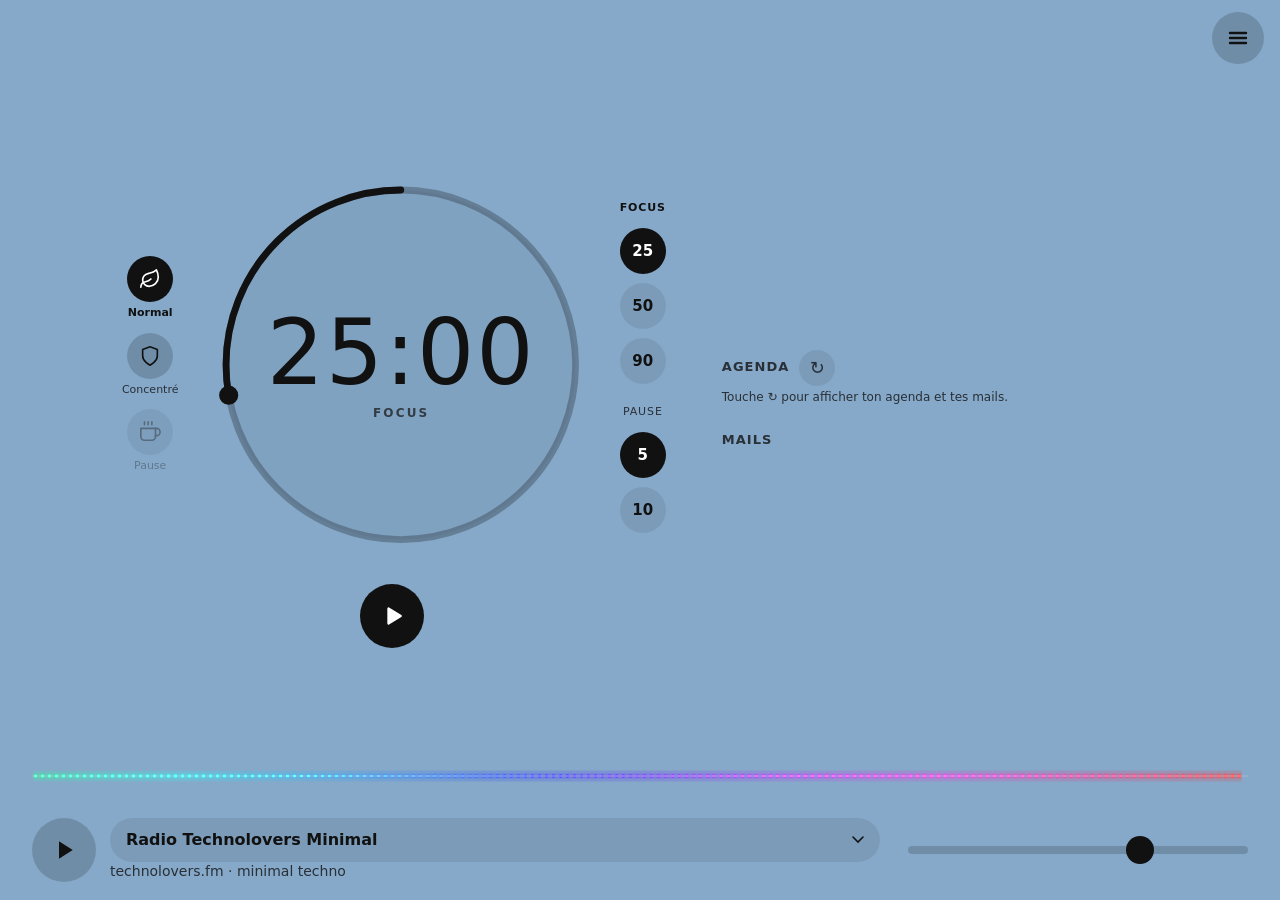
==== commit 90f13fcd: "La 2.0 devient la version ouverte par l'adresse habituelle : la 1.0 est archivée dans v1/, la racine" ====
--- a/index.html
+++ b/index.html
@@ -2,295 +2,21 @@
 <html lang="fr">
 <head>
   <meta charset="utf-8">
-  <meta name="viewport" content="width=device-width, initial-scale=1, viewport-fit=cover">
+  <meta name="viewport" content="width=device-width, initial-scale=1">
   <title>projetfocus</title>
-  <meta name="description" content="Minuteur de focus et de pause, avec musique et coach, qui suit l'heure de la journée.">
-  <meta name="theme-color" content="#1c1a4d">
+  <meta name="theme-color" content="#86a9c9">
   <link rel="manifest" href="manifest.webmanifest">
   <link rel="icon" href="icons/icon.svg" type="image/svg+xml">
-  <link rel="apple-touch-icon" href="icons/apple-touch-icon.png">
-  <meta name="mobile-web-app-capable" content="yes">
-  <meta name="apple-mobile-web-app-capable" content="yes">
-  <meta name="apple-mobile-web-app-title" content="projetfocus">
-  <meta name="apple-mobile-web-app-status-bar-style" content="black-translucent">
-  <link rel="stylesheet" href="css/style.css">
+  <!-- L'adresse racine ouvre la 2.0 (15/11/2026, demande de l'utilisateur) ; la 1.0 est archivée dans v1/. -->
+  <meta http-equiv="refresh" content="0; url=v2/">
+  <script>location.replace('v2/' + location.search + location.hash);</script>
+  <style>
+    html, body { height: 100%; margin: 0; }
+    body { background: #86a9c9; color: #111; font: 16px/1.4 system-ui, sans-serif; display: grid; place-items: center; text-align: center; }
+    a { color: #0b4f8a; }
+  </style>
 </head>
-<body class="ui phase-idle">
-  <div id="pulse" aria-hidden="true"></div>
-  <canvas id="crack-fx" aria-hidden="true"></canvas>
-
-  <header id="topbar">
-    <div id="top-left">
-    <!-- Affichage du cadran (style et forme du mode Rythme), à portée de main ; les mêmes
-         réglages restent dans Paramètres → Apparence. -->
-    <select id="sel-look" class="ctl" aria-label="Affichage du cadran" title="Affichage du cadran"></select>
-    <div id="quick" class="ctl">
-      <button type="button" data-preset="25/5">25/5</button>
-      <button type="button" data-preset="50/10">50/10</button>
-      <span class="cycles">
-        <button type="button" id="cyc-minus" class="round" aria-label="Un cycle de moins">−</button>
-        <span id="cyc-val">4 cycles</span>
-        <button type="button" id="cyc-plus" class="round" aria-label="Un cycle de plus">+</button>
-      </span>
-    </div>
-    </div>
-    <button type="button" id="btn-settings" class="ctl link">Paramètres</button>
-  </header>
-
-  <main id="stage">
-    <div id="dial-wrap">
-      <svg id="dial" viewBox="0 0 300 300" role="slider" tabindex="0" aria-label="Durée en minutes"
-           aria-valuemin="1" aria-valuemax="60" aria-valuenow="25">
-        <defs>
-          <clipPath id="dial-clip"><circle cx="150" cy="150" r="125.5"/></clipPath>
-          <!-- Mode rêveur : voile sombre transparent, le centre garde la couleur du fond -->
-          <radialGradient id="orb-veil">
-            <stop offset="0" stop-color="#000" stop-opacity="0.12"/>
-            <stop offset="0.9" stop-color="#000" stop-opacity="0.38"/>
-            <stop offset="1" stop-color="#000" stop-opacity="0.45"/>
-          </radialGradient>
-        </defs>
-        <circle class="track" cx="150" cy="150" r="128"/>
-        <!-- Mode rêveur, pause : le cadran se vide comme un verre -->
-        <g id="liquid" clip-path="url(#dial-clip)">
-          <g id="liquid-level">
-            <g class="wave">
-              <path class="w1" d="M-140 0 q35 -9 70 0 t70 0 t70 0 t70 0 t70 0 t70 0 t70 0 t70 0 t70 0 V 330 H -140 Z"/>
-              <path class="w2" d="M-140 5 q35 9 70 0 t70 0 t70 0 t70 0 t70 0 t70 0 t70 0 t70 0 t70 0 V 330 H -140 Z"/>
-            </g>
-          </g>
-        </g>
-        <!-- Mode rêveur, focus : un petit système solaire ; la comète atteint le soleil à la fin -->
-        <g id="solar" clip-path="url(#dial-clip)">
-          <defs>
-            <radialGradient id="sun-glow">
-              <stop offset="0" stop-color="#fff3c4"/>
-              <stop offset="0.3" stop-color="#ffd27a" stop-opacity="0.9"/>
-              <stop offset="1" stop-color="#ffb347" stop-opacity="0"/>
-            </radialGradient>
-          </defs>
-          <g id="solar-orbits"></g>
-          <g id="solar-back"></g>
-          <circle cx="150" cy="150" r="30" fill="url(#sun-glow)"/>
-          <circle cx="150" cy="150" r="9" fill="#ffe7a3"/>
-          <g id="solar-front"></g>
-          <g id="comet"><path id="comet-tail" fill="rgba(255,255,255,0.45)"/><circle id="comet-head" r="2.6"/></g>
-        </g>
-        <g id="ticks"></g>
-        <circle id="arc" cx="150" cy="150" r="128" transform="rotate(-90 150 150)"/>
-        <circle id="knob" cx="150" cy="22" r="7"/>
-      </svg>
-      <!-- Mode rêveur : cadre en engrenages autour du cadran (image générée, sans personnage) -->
-      <img id="dial-frame" src="img/cadre-reveur.webp" alt="" aria-hidden="true">
-      <!-- Mode rythme : effets dessinés autour du cercle, au rythme de la musique -->
-      <canvas id="rhythm-fx" aria-hidden="true"></canvas>
-      <div id="center">
-        <div id="time">25:00</div>
-        <div id="sub">focus</div>
-        <div id="breath" aria-live="off"></div>
-      </div>
-    </div>
-
-    <!-- Paysage sur téléphone : ce bloc passe à droite du cadran (ailleurs, il ne change rien). -->
-    <div id="side">
-    <!-- Paysage : la barre du temps, qui avance vers la droite -->
-    <canvas id="wave-fx" aria-hidden="true"></canvas>
-    <div id="timebar" aria-hidden="true"><div class="track"><div class="fill"></div><div class="head"></div></div><span class="left"></span></div>
-
-    <div id="setup" class="ctl">
-      <button type="button" id="edit-focus" class="seg on">focus <b id="v-focus">25</b> min</button>
-      <button type="button" id="edit-break" class="seg">pause <b id="v-break">5</b> min</button>
-    </div>
-
-    <p id="mini-time" aria-hidden="true"></p>
-    <p id="message" aria-live="polite"></p>
-
-    <div id="break-actions" class="ctl">
-      <button type="button" id="btn-hold"><span class="fill"></span><span class="lbl">maintenir pour reprendre</span></button>
-      <button type="button" id="btn-done" class="primary">Fait, je reprends</button>
-      <button type="button" id="btn-stop-break">Arrêter</button>
-    </div>
-
-    <div id="actions" class="ctl">
-      <button type="button" id="btn-start" class="primary">Démarrer</button>
-      <button type="button" id="btn-skip">Passer à la pause</button>
-      <button type="button" id="btn-stop">Arrêter</button>
-    </div>
-
-    <ul id="coach-list" class="ctl" aria-label="Autres idées pour la pause"></ul>
-    </div>
-  </main>
-
-  <footer>
-    <div id="player" class="ctl">
-      <div class="group">
-        <button type="button" id="btn-music" class="round play" aria-label="Lancer la radio">
-          <svg viewBox="0 0 16 16" aria-hidden="true"><path class="i-play" d="M5 3.5v9l7-4.5z"/><path class="i-pause" d="M4.5 3.5h2.5v9H4.5zM9 3.5h2.5v9H9z"/></svg>
-        </button>
-        <select id="sel-station" aria-label="Musique du focus"></select>
-        <select id="sel-pause" aria-label="Musique de la pause"></select>
-        <input type="range" id="vol-music" min="0" max="100" aria-label="Volume de la musique">
-      </div>
-      <div class="group">
-        <button type="button" id="btn-noise" class="round play" aria-label="Lancer le bruit de fond">
-          <svg viewBox="0 0 16 16" aria-hidden="true"><path class="i-play" d="M5 3.5v9l7-4.5z"/><path class="i-pause" d="M4.5 3.5h2.5v9H4.5zM9 3.5h2.5v9H9z"/></svg>
-        </button>
-        <select id="sel-noise" aria-label="Bruit de fond"></select>
-        <input type="range" id="vol-noise" min="0" max="100" aria-label="Volume du bruit de fond">
-      </div>
-      <div id="now-playing" aria-live="polite"></div>
-    </div>
-    <div id="info"></div>
-  </footer>
-
-  <aside id="settings" aria-label="Paramètres" inert>
-    <div class="sheet-head">
-      <h1>Paramètres</h1>
-      <button type="button" id="btn-close" class="link">Fermer</button>
-    </div>
-
-    <details class="sec">
-      <summary>Temps <small>focus, pause, cycles, reprise</small></summary>
-      <label>Focus (minutes)<input type="number" min="1" max="60" data-k="focusMin"></label>
-      <label>Pause (minutes)<input type="number" min="1" max="60" data-k="breakMin"></label>
-      <label>Nombre de cycles <small>0 = sans fin</small><input type="number" min="0" max="20" data-k="cycles"></label>
-      <label>Pause longue<input type="checkbox" data-k="longBreakOn"></label>
-      <label data-if="longBreakOn">… après combien de cycles<input type="number" min="1" max="12" data-k="longBreakEvery"></label>
-      <label data-if="longBreakOn">… durée (minutes)<input type="number" min="1" max="60" data-k="longBreakMin"></label>
-      <label>Reprendre le focus tout seul à la fin de la pause<input type="checkbox" data-k="autoChain"></label>
-      <label data-if="autoChain">… après (secondes)<input type="number" min="0" max="60" data-k="autoChainDelay"></label>
-      <details class="more">
-        <summary>Réglages avancés <small>dings, compte à rebours</small></summary>
-        <label>« Ding » à la fin de la pause<input type="number" min="1" max="5" data-k="endDings"></label>
-        <label>Compte à rebours sonore, 10 dernières secondes de la pause<input type="checkbox" data-k="countdownBreak"></label>
-        <label>… et du focus<input type="checkbox" data-k="countdownFocus"></label>
-        <label data-if="countdownBreak|countdownFocus">Son du compte à rebours<select data-k="countdownSound"><option value="tictac">Tic-tac</option><option value="ding">Ding</option></select></label>
-      </details>
-    </details>
-
-    <details class="sec">
-      <summary>Pause <small>respiration, coach</small></summary>
-      <label>Respiration guidée (l'écran respire)<input type="checkbox" data-k="pulseOn"></label>
-      <label data-if="pulseOn">Rythme<select data-k="breathPattern" id="sel-breath"></select></label>
-      <label data-if="pulseOn breathPattern=simple">Une respiration toutes les (s)<span class="rng"><input type="range" min="1" max="12" step="0.5" data-k="pulseSeconds"><output></output></span></label>
-      <label data-if="pulseOn breathPattern!=simple">La respiration se voit par<select data-k="breathShow"><option value="word">le mot (il grandit, l'écran ne bouge pas)</option><option value="colors">les couleurs (le mot garde sa taille)</option><option value="both">le mot et les couleurs</option><option value="veil">un voile sombre (sans couleurs)</option></select></label>
-      <label data-if="pulseOn breathPattern!=simple breathShow=colors|breathShow=both">… couleur de l'inspiration<input type="color" data-k="breathInspireColor"></label>
-      <label data-if="pulseOn breathPattern!=simple breathShow=colors|breathShow=both">… couleur de la retenue<input type="color" data-k="breathHoldColor"></label>
-      <label data-if="pulseOn breathPattern!=simple breathShow=colors|breathShow=both">… couleur de l'expiration<input type="color" data-k="breathExpireColor"></label>
-      <label>Coach<select data-k="coachMode"><option value="one">Une action à la fois</option><option value="none">Aucune action</option></select></label>
-      <details class="more">
-        <summary>Réglages avancés <small>consignes, plein écran, notification, coach</small></summary>
-        <label data-if="pulseOn breathPattern!=simple breathShow!=word">Afficher « inspire / expire »<input type="checkbox" data-k="breathLabels"></label>
-        <label data-if="pulseOn breathShow=veil|breathPattern=simple">Assombrissement sans couleurs (%)<span class="rng"><input type="range" min="5" max="70" step="5" data-k="pulseIntensity"><output></output></span></label>
-        <label>Plein écran au début de la pause<input type="checkbox" data-k="fullscreenOnBreak"></label>
-        <label>Maintenir pour reprendre (secondes)<input type="number" min="1" max="10" data-k="holdSeconds"></label>
-        <label>Notification si la fenêtre est cachée<input type="checkbox" data-k="notifyOn"></label>
-        <label class="block" data-if="coachMode=one">Actions du coach <small>une par ligne : ajoute, modifie ou supprime</small><textarea data-k="coachActions" data-list rows="8"></textarea></label>
-      </details>
-    </details>
-
-    <details class="sec">
-      <summary>Musiques et sons <small>volumes, pause, menu, hors ligne</small></summary>
-      <label>Musique par défaut<select data-k="defaultRadio" id="sel-default-radio"></select></label>
-      <label>Musique pendant le travail (%)<span class="rng"><input type="range" min="0" max="100" step="5" data-k="musicVolWork"><output></output></span></label>
-      <label>Musique de la pause<select data-k="breakMusic" id="sel-pause-default"></select></label>
-      <label data-if="breakMusic!=silence">Musique pendant la pause (%)<span class="rng"><input type="range" min="0" max="100" step="5" data-k="musicVolBreak"><output></output></span></label>
-      <label>Bruit de fond par défaut<select data-k="defaultNoise" id="sel-default-noise"></select></label>
-      <label>Volume du bruit de fond (%)<span class="rng"><input type="range" min="0" max="100" step="5" data-k="noiseVol"><output></output></span></label>
-      <details class="more">
-        <summary>Musiques du menu <small>décoche ce qui ne te plaît pas</small></summary>
-        <div id="station-picks"></div>
-      </details>
-      <details class="more">
-        <summary>Réglages avancés <small>démarrage, reprise, signal, hors ligne, mes liens</small></summary>
-        <label>Lancer le son en démarrant le focus<input type="checkbox" data-k="autoStartAudio"></label>
-        <label>Baisser aussi le bruit de fond en pause<input type="checkbox" data-k="duckNoise"></label>
-        <label>Reprise d'une radio après une pause<select data-k="radioResume"><option value="direct">en direct</option><option value="continuer">là où elle s'était arrêtée</option></select></label>
-        <label>Signal de changement de phase<span class="pair"><select data-k="chime" id="sel-chime"></select><button type="button" id="btn-test-chime" class="link">Écouter</button></span></label>
-        <label data-if="chime!=none">Volume du signal (%)<span class="rng"><input type="range" min="0" max="100" step="5" data-k="chimeVol"><output></output></span></label>
-        <p class="pick-group">Bibliothèque hors ligne</p>
-        <p class="note">Les morceaux écoutés restent sur l'appareil. Télécharge une playlist entière pour l'avoir sans Internet, ou retire-la pour libérer de la place.</p>
-        <div id="library"></div>
-      </details>
-    </details>
-
-    <details class="sec">
-      <summary>Messages <small>pendant le focus</small></summary>
-      <label>Afficher un message<input type="checkbox" data-k="messagesOn"></label>
-      <div data-if="messagesOn">
-        <label>Changer de message toutes les (minutes)<input type="number" min="1" max="60" data-k="messageEveryMin"></label>
-        <details class="more">
-          <summary>Réglages avancés <small>catégories, « tard », textes</small></summary>
-          <label>« Tard » à partir de (heure)<input type="number" min="0" max="23" data-k="lateHour"></label>
-          <div id="msg-cats"></div>
-          <div id="msg-pools"></div>
-        </details>
-      </div>
-    </details>
-
-    <details class="sec">
-      <summary>Apparence <small>cadran, couleurs, écran</small></summary>
-      <label>Style du cadran<select data-k="dialStyle"><option value="standard">Normal</option><option value="reveur">Rêveur (système solaire en focus, vague en pause)</option><option value="rythme">Rythme (le cercle réagit à la musique)</option><!-- Brisure : mis de côté le 31/10 (décision de l'utilisateur), code gardé dans js/app.js --></select></label>
-      <label data-if="dialStyle=rythme">Forme du mode Rythme<select data-k="rhythmForm"><option value="barres">Barres</option><option value="onde">Onde</option><option value="goutte">Goutte</option><option value="sonar">Sonar</option><option value="etincelles">Étincelles</option><option value="anneaux">Anneaux (arc-en-ciel de puissance)</option><option value="jauge">Jauge arc-en-ciel (monte du bas selon la puissance)</option><option value="horizon">Onde horizontale (part de l'horloge, en paysage)</option></select></label>
-      <details class="more">
-        <summary>Affichages du menu <small>en haut à gauche ; décoche ceux que tu n'utilises pas</small></summary>
-        <div id="look-picks"></div>
-      </details>
-      <label data-if="dialStyle=brisure">Aspect<select data-k="crackLook"><option value="eclair">Éclair</option><option value="fissure">Fissure</option></select></label>
-      <label data-if="dialStyle=brisure">Teinte du tracé<select data-k="crackShade"><option value="sombre">Noire</option><option value="clair">Claire (néon blanc)</option><option value="faille">Faille (elle s'ouvre sur un ciel étoilé)</option></select></label>
-      <label data-if="dialStyle=brisure">Épaisseur des traits<select data-k="crackWidth"><option value="0.6">Fine</option><option value="1">Normale</option><option value="1.8">Épaisse</option><option value="3">Très épaisse</option></select></label>
-      <label data-if="dialStyle=brisure">Vitesse<select data-k="crackSpeed"><option value="1">Normale (au bout à la fin du focus)</option><option value="0.5">Lente</option><option value="0.3">Très lente</option></select></label>
-      <label data-if="dialStyle=standard">Fondu lent du cadran pendant le focus<input type="checkbox" data-k="slowGlow"></label>
-      <label>Couleur qui suit l'heure (24 h)<input type="checkbox" data-k="dayGradient"></label>
-      <div class="buttons" data-if="dayGradient"><button type="button" id="btn-day-demo">Voir la journée en accéléré (30 s)</button></div>
-      <label data-if="!dayGradient">Couleur fixe<input type="color" data-k="fixedColor"></label>
-      <label>Couleur de la pause au hasard<input type="checkbox" data-k="breakColorRandom"></label>
-      <label data-if="!breakColorRandom">Couleur de la pause<input type="color" data-k="breakColor"></label>
-      <details class="more">
-        <summary>Réglages avancés <small>couleurs, format, contrôles, écran</small></summary>
-        <label>Couleur du cadran<input type="color" data-k="dialColor"></label>
-        <label>Couleur du texte<input type="color" data-k="textColor"></label>
-        <label>Format du temps<select data-k="timeFormat"><option value="mmss">mm:ss</option><option value="min">minutes seules</option></select></label>
-        <label>Info discrète en bas (moment, phase, cycle)<input type="checkbox" data-k="showInfo"></label>
-        <label>Les contrôles s'effacent après (secondes)<input type="number" min="2" max="60" data-k="controlsDelay"></label>
-        <label>Garder l'écran allumé pendant une série<input type="checkbox" data-k="keepAwake"></label>
-        <div data-if="dayGradient">
-          <p class="pick-group">Couleurs et heures de la journée</p>
-          <div id="day-colors"></div>
-        </div>
-      </details>
-    </details>
-
-    <details class="sec">
-      <summary>Sauvegarde <small>Google Drive, exporter, importer</small></summary>
-      <p class="note">« Sauvegarder » envoie les réglages de cet appareil dans ton Google Drive (fichier « projetfocus-parametres.json ») ; « Reprendre » les ramène sur un autre appareil.</p>
-      <div class="buttons">
-        <button type="button" id="btn-sync-save">Sauvegarder mes paramètres</button>
-        <button type="button" id="btn-sync-load">Reprendre mes paramètres</button>
-        <button type="button" id="btn-undo-sync" class="link" hidden>Remettre mes réglages d’avant</button>
-        <button type="button" id="btn-sync-out" class="link" hidden>Se déconnecter de Google</button>
-      </div>
-      <p id="sync-status" class="note" aria-live="polite"></p>
-      <details class="more">
-        <summary>Réglages avancés <small>fichier, valeurs par défaut, ID Google</small></summary>
-        <div class="buttons">
-          <button type="button" id="btn-export">Exporter (JSON)</button>
-          <button type="button" id="btn-import">Importer</button>
-          <input type="file" id="file-import" accept="application/json,.json" hidden>
-          <button type="button" id="btn-reset">Revenir aux valeurs par défaut</button>
-        </div>
-        <label class="block">ID client Google <small>déjà réglé ; à changer seulement pour un autre projet Google (voir le README)</small><input type="text" data-k="syncClientId" placeholder="123456-abc.apps.googleusercontent.com" spellcheck="false" autocomplete="off"></label>
-      </details>
-      <p id="save-note" class="note" aria-live="polite">Tout est enregistré sur cet appareil.</p>
-    </details>
-
-    <div class="app-version">
-      <span id="app-version" class="note"></span>
-      <button type="button" id="btn-update" class="link">Mettre à jour l’appli</button>
-    </div>
-
-  </aside>
-
-  <script type="module" src="js/app.js"></script>
+<body>
+  <p>Ouverture de projetfocus 2… <br><a href="v2/">Si rien ne se passe, touche ici.</a></p>
 </body>
 </html>
